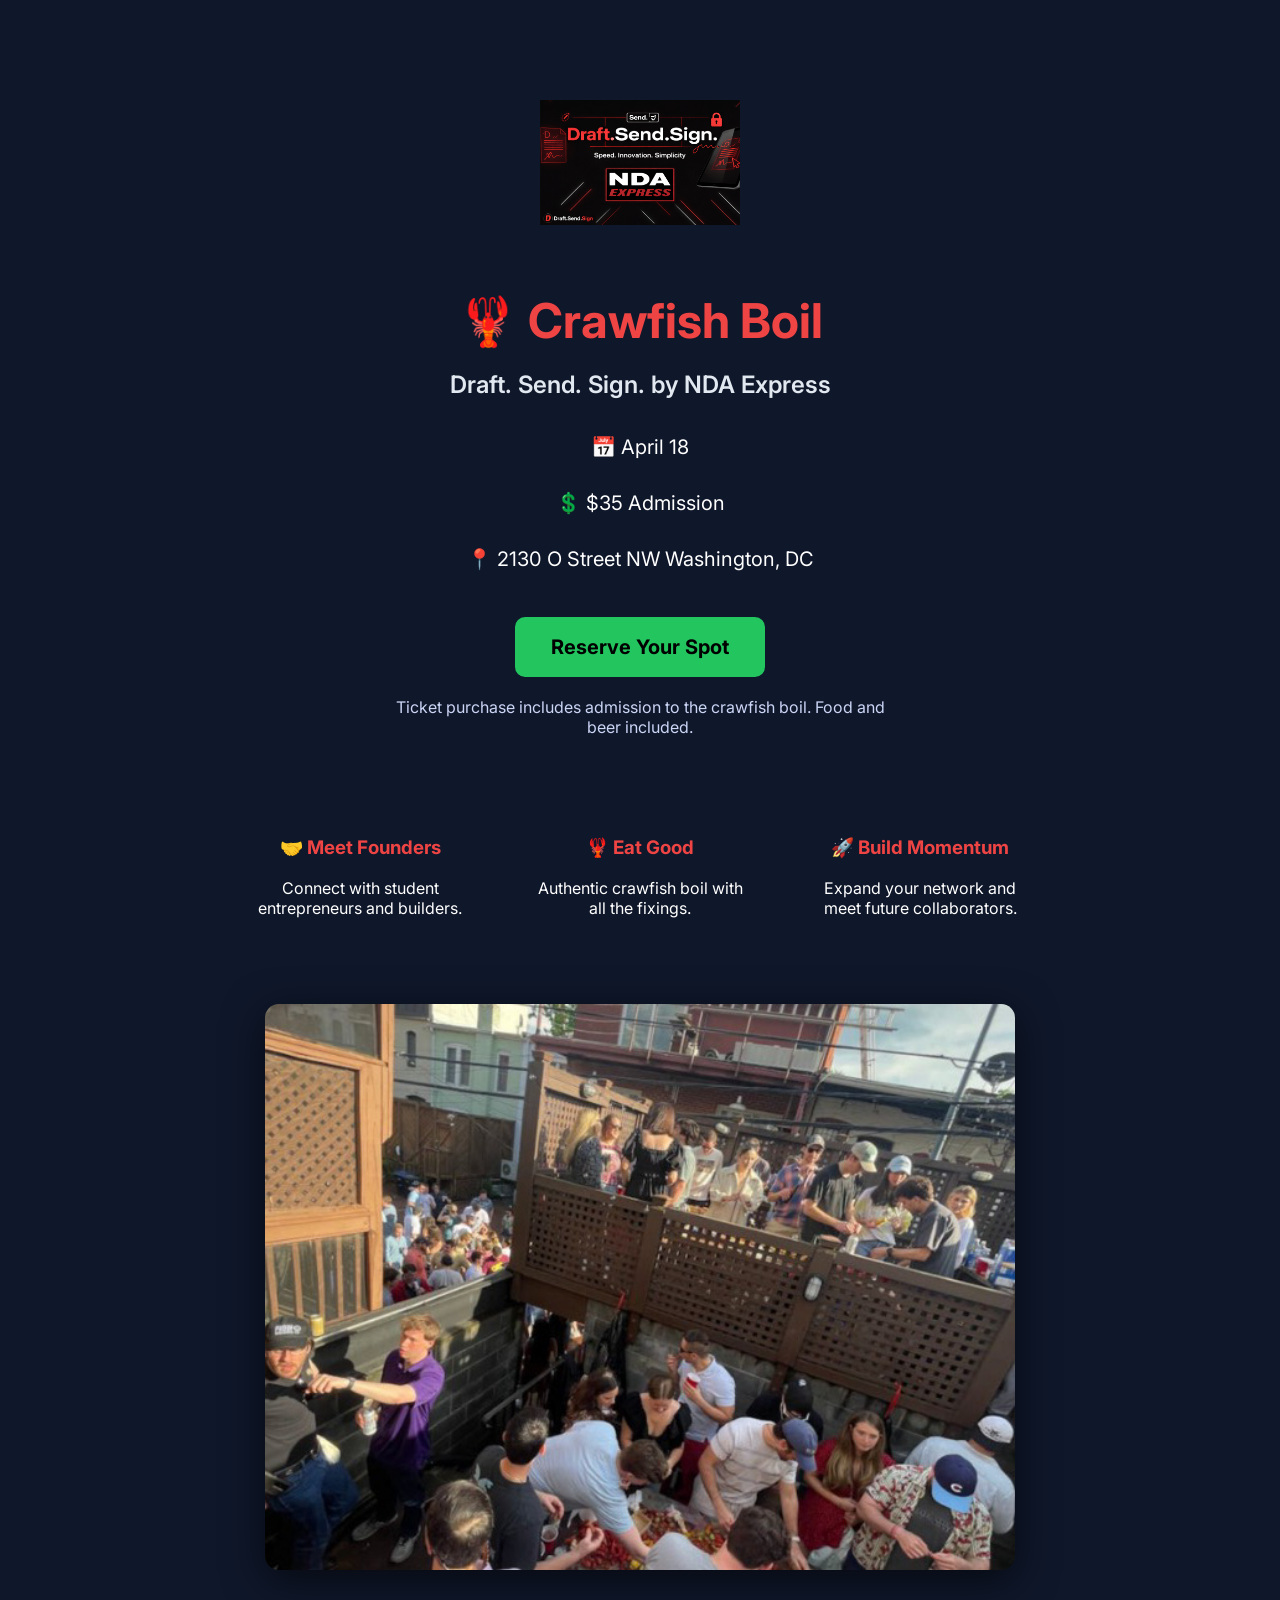
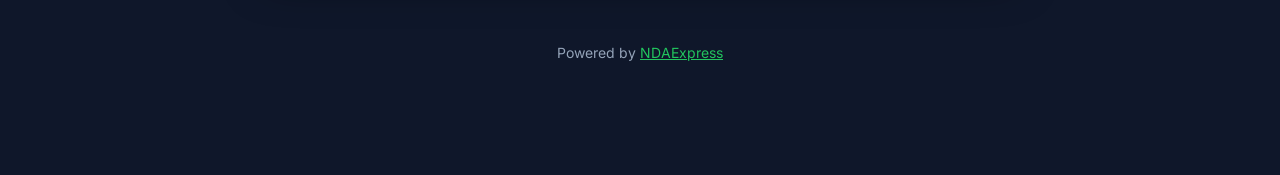
==== crawfish-boil/index.html @ 5eaea6e3 "Create index.html" ====
<!DOCTYPE html>
<html>
<head>

<title>Crawfish Boil | Draft Send Sign</title>

<meta name="viewport" content="width=device-width, initial-scale=1">

<link href="https://fonts.googleapis.com/css2?family=Inter:wght@400;600;700&display=swap" rel="stylesheet">

<style>

body{
margin:0;
font-family:'Inter', sans-serif;
background:#0f172a;
color:white;
text-align:center;
}

.hero{
padding:100px 20px;
animation:fadeIn 1.2s ease;
}

.logo{
width:200px;
margin-bottom:30px;
}

h1{
font-size:48px;
color:#ef4444;
margin-bottom:10px;
}

h2{
color:#e2e8f0;
font-weight:600;
margin-bottom:30px;
}

.event-info{
font-size:20px;
line-height:1.8;
margin-bottom:40px;
}

.button{
display:inline-block;
background:#22c55e;
color:black;
padding:18px 36px;
border-radius:10px;
font-weight:bold;
font-size:20px;
text-decoration:none;
transition:0.2s;
}

.button:hover{
background:#16a34a;
transform:translateY(-2px);
}

.ticket-note{
margin-top:20px;
color:#cbd5f5;
max-width:500px;
margin-left:auto;
margin-right:auto;
}

.features{
margin-top:80px;
display:flex;
justify-content:center;
gap:60px;
flex-wrap:wrap;
}

.feature{
max-width:220px;
}

.feature h3{
color:#ef4444;
}

.photo{
margin-top:70px;
width:85%;
max-width:750px;
border-radius:14px;
box-shadow:0px 10px 40px rgba(0,0,0,0.6);
}

.footer{
margin-top:70px;
color:#94a3b8;
font-size:14px;
}

@keyframes fadeIn{
from{
opacity:0;
transform:translateY(20px);
}
to{
opacity:1;
transform:translateY(0);
}
}

</style>

</head>

<body>

<div class="hero">

<img src="../assets/DSSLogo.png" class="logo">

<h1>🦞 Crawfish Boil</h1>

<h2>Draft. Send. Sign. by NDA Express</h2>

<div class="event-info">

<p>📅 April 18</p>
<p>💲 $35 Admission</p>
<p>📍 2130 O Street NW Washington, DC</p>

</div>

<a href="https://buy.stripe.com/4gMaEXbsf7zy0WQeNv2go01" class="button">
Reserve Your Spot
</a>

<p class="ticket-note">
Ticket purchase includes admission to the crawfish boil.  
Food and beer included.
</p>

<div class="features">

<div class="feature">
<h3>🤝 Meet Founders</h3>
<p>Connect with student entrepreneurs and builders.</p>
</div>

<div class="feature">
<h3>🦞 Eat Good</h3>
<p>Authentic crawfish boil with all the fixings.</p>
</div>

<div class="feature">
<h3>🚀 Build Momentum</h3>
<p>Expand your network and meet future collaborators.</p>
</div>

</div>

<img src="../assets/Boil25.jpg" class="photo">

<div class="footer">

<p>
Powered by <a href="https://ndaexpress.com" style="color:#22c55e">NDAExpress</a>
</p>

</div>

</div>

</body>
</html>
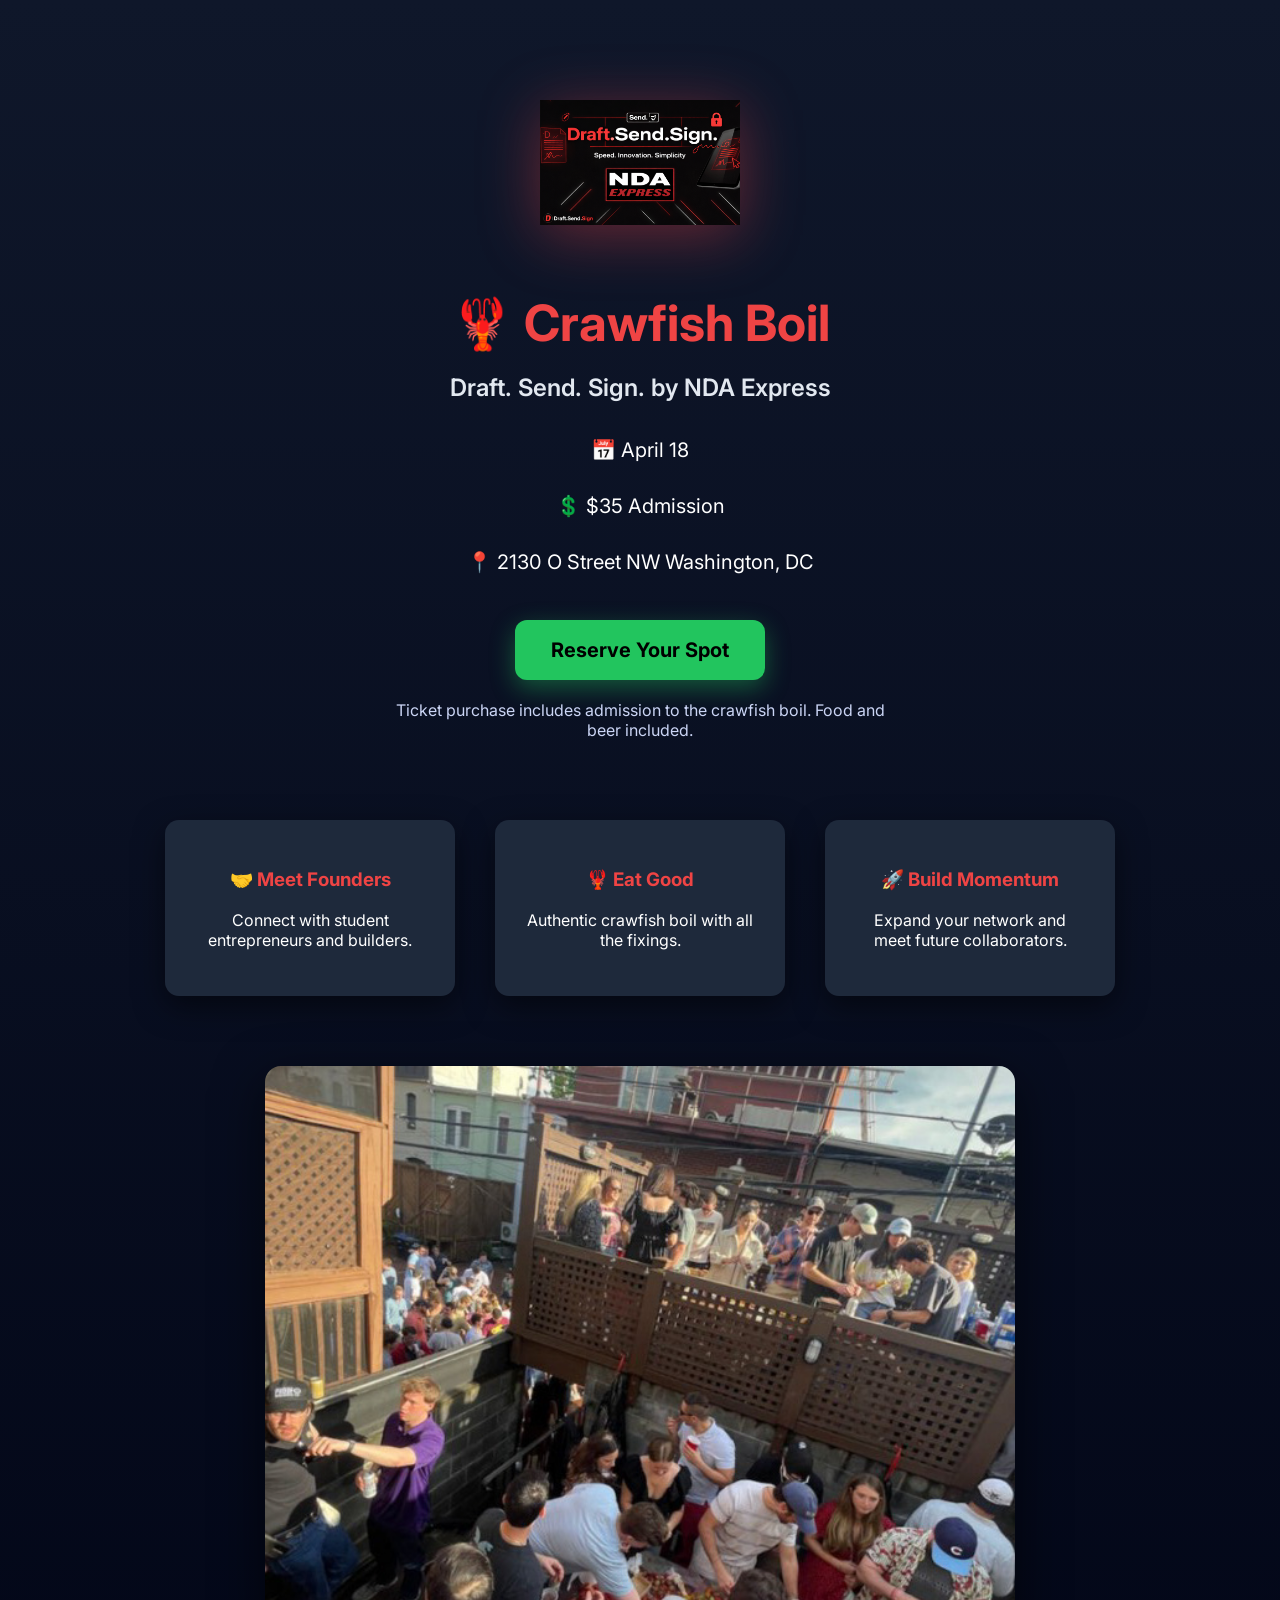
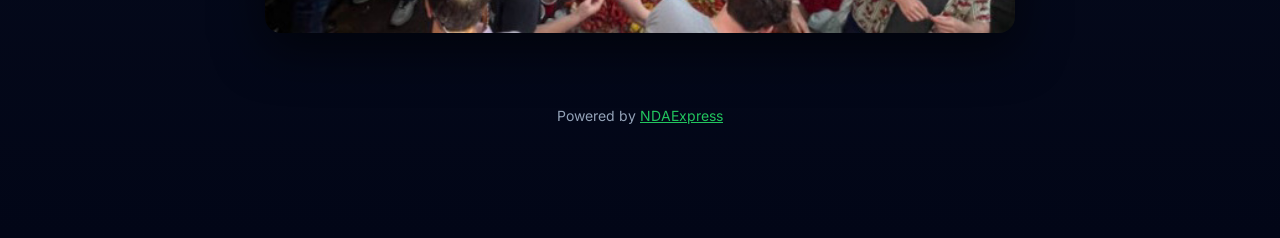
==== commit de71378c: "Update index.html" ====
--- a/crawfish-boil/index.html
+++ b/crawfish-boil/index.html
@@ -13,7 +13,7 @@
 body{
 margin:0;
 font-family:'Inter', sans-serif;
-background:#0f172a;
+background:linear-gradient(180deg,#0f172a,#020617);
 color:white;
 text-align:center;
 }
@@ -26,10 +26,11 @@
 .logo{
 width:200px;
 margin-bottom:30px;
+filter:drop-shadow(0px 10px 30px rgba(239,68,68,0.4));
 }
 
 h1{
-font-size:48px;
+font-size:50px;
 color:#ef4444;
 margin-bottom:10px;
 }
@@ -51,16 +52,18 @@
 background:#22c55e;
 color:black;
 padding:18px 36px;
-border-radius:10px;
+border-radius:12px;
 font-weight:bold;
 font-size:20px;
 text-decoration:none;
-transition:0.2s;
+transition:all .2s ease;
+box-shadow:0px 8px 25px rgba(34,197,94,0.4);
 }
 
 .button:hover{
 background:#16a34a;
-transform:translateY(-2px);
+transform:translateY(-3px);
+box-shadow:0px 12px 35px rgba(34,197,94,0.6);
 }
 
 .ticket-note{
@@ -75,12 +78,21 @@
 margin-top:80px;
 display:flex;
 justify-content:center;
-gap:60px;
+gap:40px;
 flex-wrap:wrap;
 }
 
 .feature{
-max-width:220px;
+background:#1e293b;
+padding:30px;
+border-radius:14px;
+width:230px;
+box-shadow:0px 10px 30px rgba(0,0,0,0.5);
+transition:.2s;
+}
+
+.feature:hover{
+transform:translateY(-6px);
 }
 
 .feature h3{
@@ -91,8 +103,8 @@
 margin-top:70px;
 width:85%;
 max-width:750px;
-border-radius:14px;
-box-shadow:0px 10px 40px rgba(0,0,0,0.6);
+border-radius:16px;
+box-shadow:0px 15px 50px rgba(0,0,0,0.6);
 }
 
 .footer{
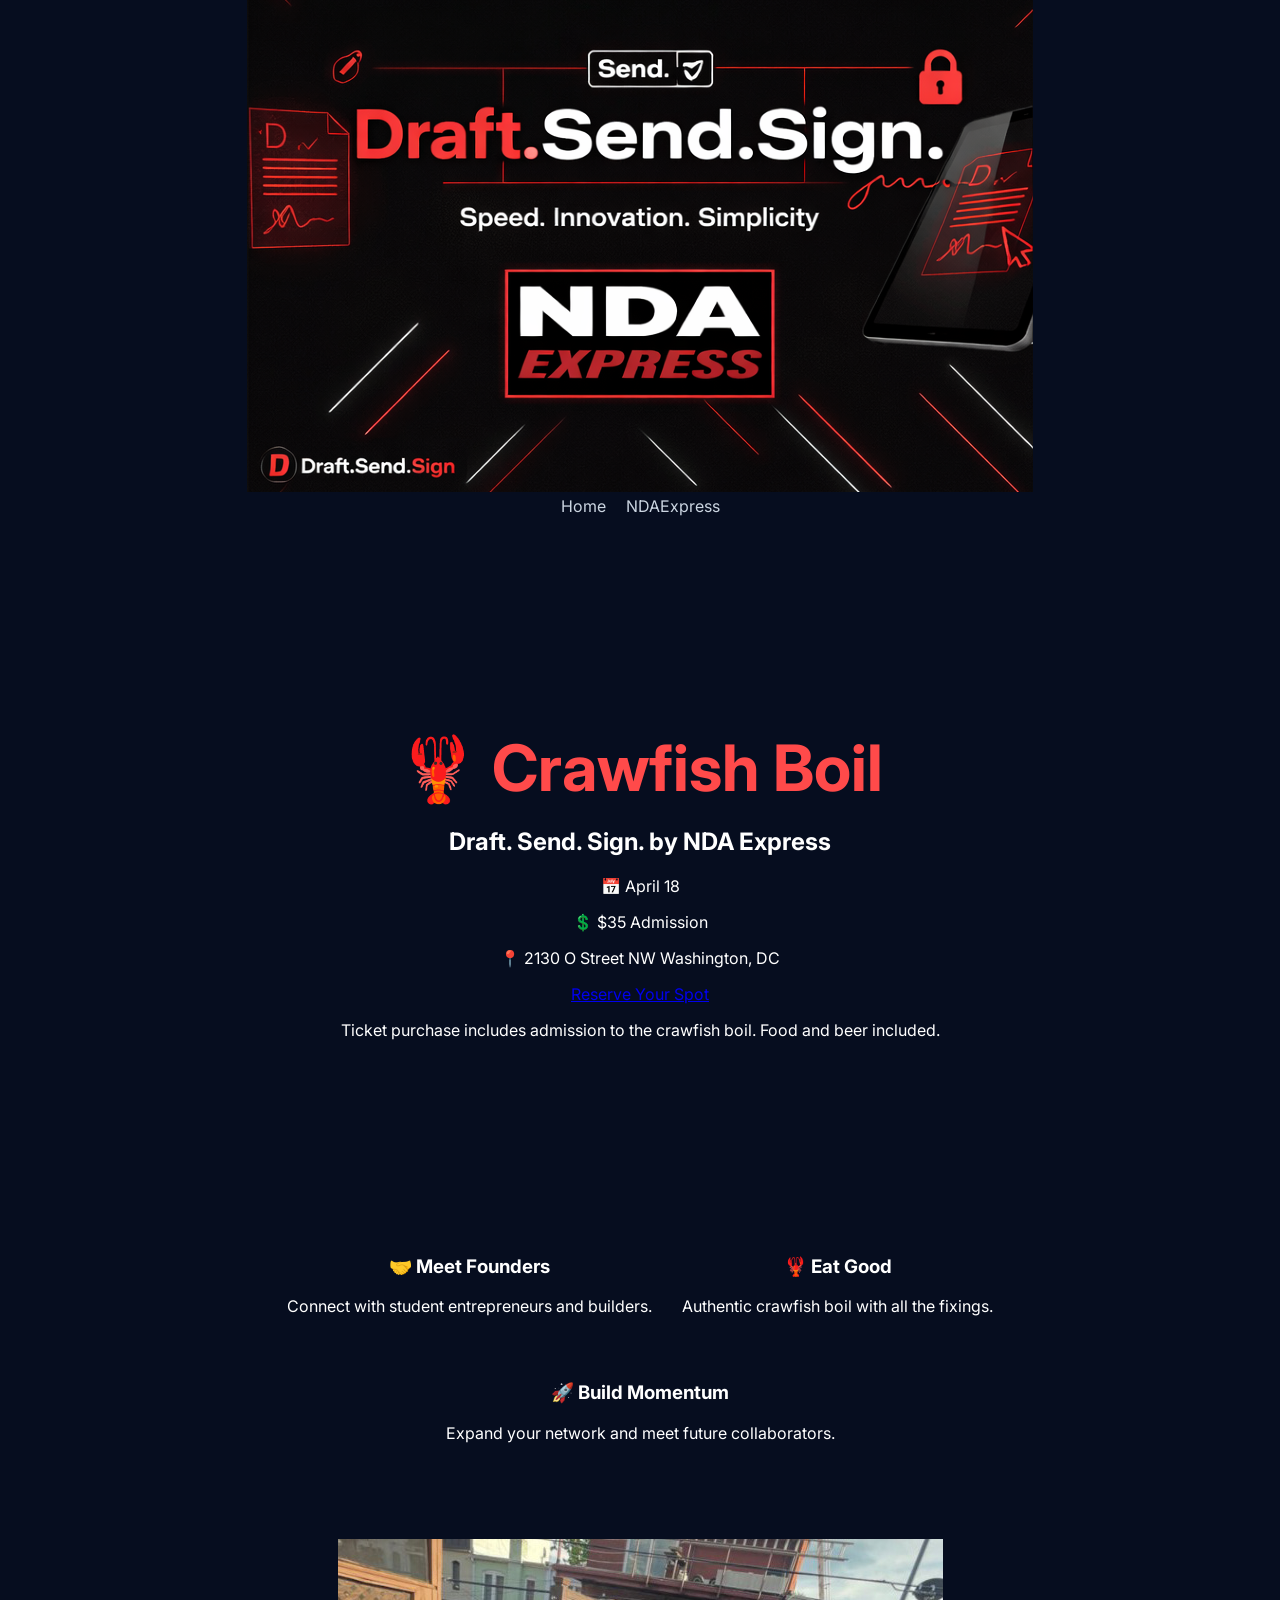
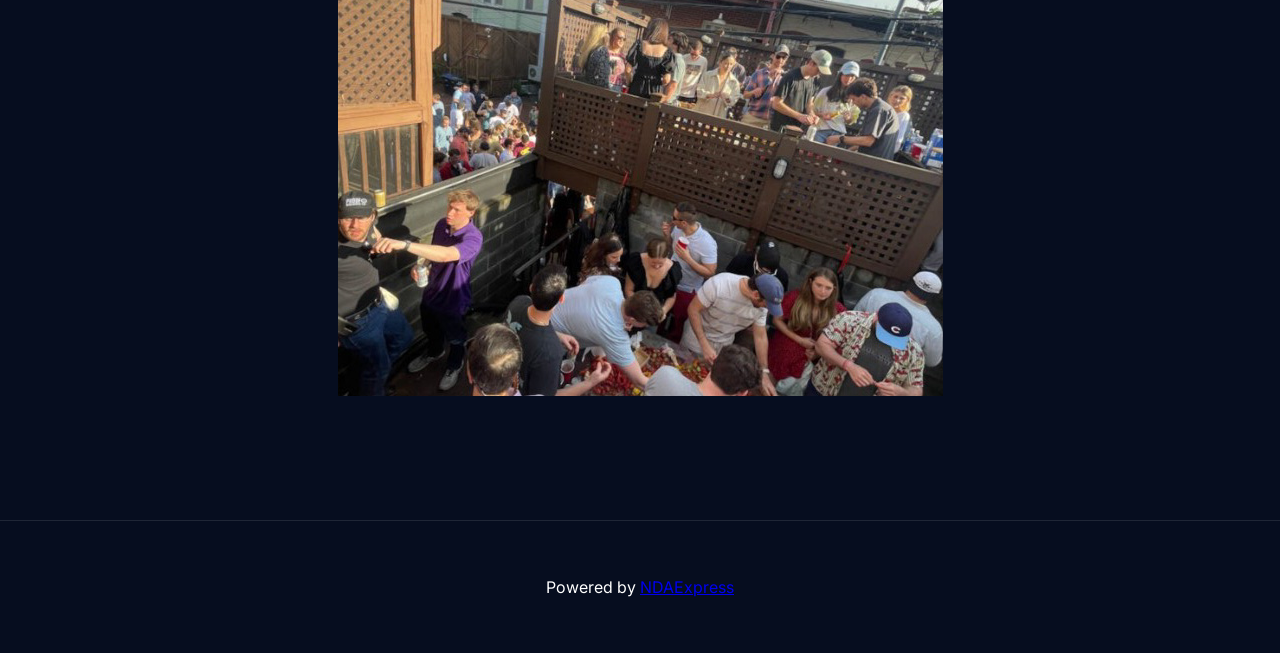
==== commit f9bddb58: "Update index.html" ====
--- a/crawfish-boil/index.html
+++ b/crawfish-boil/index.html
@@ -1,142 +1,36 @@
 <!DOCTYPE html>
 <html>
+
 <head>
 
 <title>Crawfish Boil | Draft Send Sign</title>
 
 <meta name="viewport" content="width=device-width, initial-scale=1">
 
+<link rel="stylesheet" href="../styles.css">
+
 <link href="https://fonts.googleapis.com/css2?family=Inter:wght@400;600;700&display=swap" rel="stylesheet">
-
-<style>
-
-body{
-margin:0;
-font-family:'Inter', sans-serif;
-background:linear-gradient(180deg,#0f172a,#020617);
-color:white;
-text-align:center;
-}
-
-.hero{
-padding:100px 20px;
-animation:fadeIn 1.2s ease;
-}
-
-.logo{
-width:200px;
-margin-bottom:30px;
-filter:drop-shadow(0px 10px 30px rgba(239,68,68,0.4));
-}
-
-h1{
-font-size:50px;
-color:#ef4444;
-margin-bottom:10px;
-}
-
-h2{
-color:#e2e8f0;
-font-weight:600;
-margin-bottom:30px;
-}
-
-.event-info{
-font-size:20px;
-line-height:1.8;
-margin-bottom:40px;
-}
-
-.button{
-display:inline-block;
-background:#22c55e;
-color:black;
-padding:18px 36px;
-border-radius:12px;
-font-weight:bold;
-font-size:20px;
-text-decoration:none;
-transition:all .2s ease;
-box-shadow:0px 8px 25px rgba(34,197,94,0.4);
-}
-
-.button:hover{
-background:#16a34a;
-transform:translateY(-3px);
-box-shadow:0px 12px 35px rgba(34,197,94,0.6);
-}
-
-.ticket-note{
-margin-top:20px;
-color:#cbd5f5;
-max-width:500px;
-margin-left:auto;
-margin-right:auto;
-}
-
-.features{
-margin-top:80px;
-display:flex;
-justify-content:center;
-gap:40px;
-flex-wrap:wrap;
-}
-
-.feature{
-background:#1e293b;
-padding:30px;
-border-radius:14px;
-width:230px;
-box-shadow:0px 10px 30px rgba(0,0,0,0.5);
-transition:.2s;
-}
-
-.feature:hover{
-transform:translateY(-6px);
-}
-
-.feature h3{
-color:#ef4444;
-}
-
-.photo{
-margin-top:70px;
-width:85%;
-max-width:750px;
-border-radius:16px;
-box-shadow:0px 15px 50px rgba(0,0,0,0.6);
-}
-
-.footer{
-margin-top:70px;
-color:#94a3b8;
-font-size:14px;
-}
-
-@keyframes fadeIn{
-from{
-opacity:0;
-transform:translateY(20px);
-}
-to{
-opacity:1;
-transform:translateY(0);
-}
-}
-
-</style>
 
 </head>
 
 <body>
 
-<div class="hero">
+<nav>
 
-<img src="../assets/DSSLogo.png" class="logo">
+<img src="../assets/DSSLogo.png" class="nav-logo">
 
-<h1>🦞 Crawfish Boil</h1>
+<div class="nav-links">
+<a href="/">Home</a>
+<a href="https://ndaexpress.com">NDAExpress</a>
+</div>
 
-<h2>Draft. Send. Sign. by NDA Express</h2>
+</nav>
+
+<section class="hero">
+
+<h1 class="event-title">🦞 Crawfish Boil</h1>
+
+<h2 class="event-subtitle">Draft. Send. Sign. by NDA Express</h2>
 
 <div class="event-info">
 
@@ -151,40 +45,43 @@
 </a>
 
 <p class="ticket-note">
-Ticket purchase includes admission to the crawfish boil.  
-Food and beer included.
+Ticket purchase includes admission to the crawfish boil. Food and beer included.
 </p>
 
-<div class="features">
+</section>
 
-<div class="feature">
+<section class="features">
+
+<div class="feature-card">
 <h3>🤝 Meet Founders</h3>
 <p>Connect with student entrepreneurs and builders.</p>
 </div>
 
-<div class="feature">
+<div class="feature-card">
 <h3>🦞 Eat Good</h3>
 <p>Authentic crawfish boil with all the fixings.</p>
 </div>
 
-<div class="feature">
+<div class="feature-card">
 <h3>🚀 Build Momentum</h3>
 <p>Expand your network and meet future collaborators.</p>
 </div>
 
-</div>
+</section>
 
-<img src="../assets/Boil25.jpg" class="photo">
+<section class="image-section">
 
-<div class="footer">
+<img src="../assets/Boil25.jpg" class="event-photo">
+
+</section>
+
+<footer>
 
 <p>
-Powered by <a href="https://ndaexpress.com" style="color:#22c55e">NDAExpress</a>
+Powered by <a href="https://ndaexpress.com">NDAExpress</a>
 </p>
 
-</div>
-
-</div>
+</footer>
 
 </body>
 </html>
--- a/styles.css
+++ b/styles.css
@@ -0,0 +1,266 @@
+body{
+margin:0;
+font-family:'Inter',sans-serif;
+background:#060d1f;
+color:white;
+text-align:center;
+}
+
+/* grid background */
+
+.grid-bg{
+position:fixed;
+top:0;
+left:0;
+width:100%;
+height:100%;
+background-image:
+linear-gradient(rgba(255,255,255,0.03) 1px, transparent 1px),
+linear-gradient(90deg, rgba(255,255,255,0.03) 1px, transparent 1px);
+background-size:60px 60px;
+z-index:-2;
+animation:gridMove 40s linear infinite;
+}
+
+@keyframes gridMove{
+0%{transform:translateY(0);}
+100%{transform:translateY(60px);}
+}
+
+/* navbar */
+
+.navbar{
+position:fixed;
+top:20px;
+left:0;
+right:0;
+display:flex;
+justify-content:center;
+z-index:1000;
+}
+
+.nav-inner{
+background:rgba(10,15,35,0.7);
+backdrop-filter:blur(10px);
+border:1px solid rgba(255,255,255,0.1);
+border-radius:14px;
+padding:12px 22px;
+display:flex;
+align-items:center;
+justify-content:space-between;
+width:90%;
+max-width:900px;
+}
+
+.nav-left{
+display:flex;
+align-items:center;
+gap:30px;
+}
+
+.nav-logo{
+font-weight:800;
+white-space:nowrap;
+}
+
+.nav-links a{
+text-decoration:none;
+color:#cbd5e1;
+margin:0 8px;
+}
+
+.nav-links a:hover{
+color:white;
+}
+
+/* icon */
+
+.nav-icon img{
+width:36px;
+border-radius:8px;
+}
+
+/* hero */
+
+.hero{
+padding:160px 20px 100px;
+max-width:900px;
+margin:auto;
+}
+
+.banner{
+width:100%;
+max-width:520px;
+margin:0 auto 30px auto;
+border-radius:16px;
+box-shadow:0 20px 60px rgba(0,0,0,0.5);
+}
+
+h1{
+font-size:64px;
+color:#ff4a4a;
+margin-bottom:10px;
+}
+
+.subtitle{
+font-size:22px;
+color:#cbd5e1;
+}
+
+.description{
+font-size:18px;
+color:#94a3b8;
+margin-bottom:40px;
+}
+
+.buttons{
+display:flex;
+justify-content:center;
+gap:20px;
+flex-wrap:wrap;
+}
+
+.primary{
+background:#22c55e;
+color:black;
+padding:16px 36px;
+border-radius:12px;
+font-weight:700;
+text-decoration:none;
+transition:all .25s;
+}
+
+.primary:hover{
+transform:translateY(-3px);
+}
+
+.secondary{
+background:#1e293b;
+padding:16px 36px;
+border-radius:12px;
+color:white;
+text-decoration:none;
+}
+
+.secondary:hover{
+background:#263449;
+}
+
+.coming{
+margin-top:25px;
+font-size:14px;
+letter-spacing:3px;
+color:#94a3b8;
+}
+
+/* event */
+
+.event{
+margin:30px 0;
+font-size:20px;
+color:#cbd5e1;
+}
+
+.note{
+margin-top:20px;
+font-size:14px;
+color:#94a3b8;
+}
+
+/* photo */
+
+.photo-section{
+max-width:1000px;
+margin:auto;
+margin-top:40px;
+}
+
+.photo{
+width:100%;
+border-radius:16px;
+box-shadow:0 20px 60px rgba(0,0,0,0.5);
+}
+
+/* features */
+
+.features{
+display:flex;
+justify-content:center;
+gap:30px;
+flex-wrap:wrap;
+max-width:1000px;
+margin:80px auto;
+}
+
+.feature{
+background:#1e293b;
+padding:35px;
+border-radius:16px;
+width:260px;
+transition:all .25s;
+}
+
+.feature:hover{
+transform:translateY(-5px);
+background:#263449;
+}
+
+.feature h3{
+color:#ff4a4a;
+}
+
+/* footer */
+
+footer{
+margin-top:120px;
+padding:40px 20px;
+border-top:1px solid rgba(255,255,255,0.1);
+}
+
+.footer-logo{
+width:220px;
+margin-bottom:10px;
+opacity:.9;
+}
+
+/* sticky button */
+
+.sticky-cta{
+position:fixed;
+bottom:30px;
+right:30px;
+background:#22c55e;
+color:black;
+padding:16px 26px;
+border-radius:12px;
+font-weight:700;
+text-decoration:none;
+box-shadow:0 10px 30px rgba(0,0,0,.5);
+}
+
+/* mobile */
+
+@media (max-width:700px){
+
+.nav-links{
+display:none;
+}
+
+h1{
+font-size:42px;
+}
+
+.subtitle{
+font-size:18px;
+}
+
+.banner{
+max-width:100%;
+}
+
+.nav-logo{
+font-size:16px;
+white-space:nowrap;
+}
+
+}
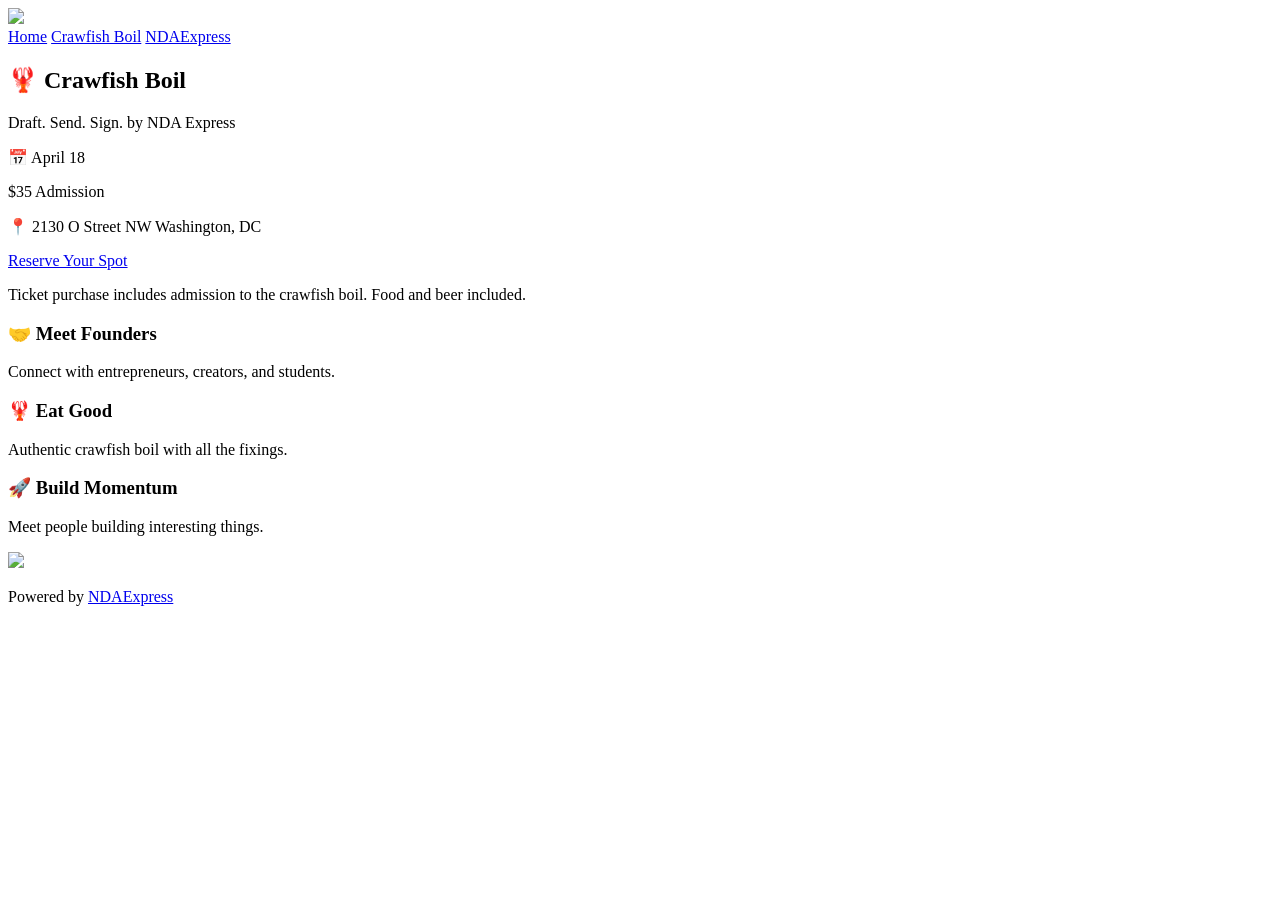
==== commit b5cde3b5: "Update index.html" ====
--- a/crawfish-boil/index.html
+++ b/crawfish-boil/index.html
@@ -3,11 +3,11 @@
 
 <head>
 
-<title>Crawfish Boil | Draft Send Sign</title>
+<title>Crawfish Boil</title>
 
 <meta name="viewport" content="width=device-width, initial-scale=1">
 
-<link rel="stylesheet" href="../styles.css">
+<link rel="stylesheet" href="styles.css">
 
 <link href="https://fonts.googleapis.com/css2?family=Inter:wght@400;600;700&display=swap" rel="stylesheet">
 
@@ -17,30 +17,40 @@
 
 <nav>
 
-<img src="../assets/DSSLogo.png" class="nav-logo">
+<div class="nav-left">
+<img src="assets/icon.png" class="nav-icon">
+</div>
 
 <div class="nav-links">
 <a href="/">Home</a>
+<a href="/crawfish-boil">Crawfish Boil</a>
 <a href="https://ndaexpress.com">NDAExpress</a>
 </div>
 
 </nav>
 
+
+
 <section class="hero">
 
 <h1 class="event-title">🦞 Crawfish Boil</h1>
 
-<h2 class="event-subtitle">Draft. Send. Sign. by NDA Express</h2>
+<p class="event-subtitle">
+Draft. Send. Sign. by NDA Express
+</p>
 
 <div class="event-info">
 
 <p>📅 April 18</p>
-<p>💲 $35 Admission</p>
+
+<p>$35 Admission</p>
+
 <p>📍 2130 O Street NW Washington, DC</p>
 
 </div>
 
-<a href="https://buy.stripe.com/4gMaEXbsf7zy0WQeNv2go01" class="button">
+
+<a href="https://buy.stripe.com/4gMaEXbsf7zy0WQeNv2go01" class="button animated">
 Reserve Your Spot
 </a>
 
@@ -50,11 +60,13 @@
 
 </section>
 
+
+
 <section class="features">
 
 <div class="feature-card">
 <h3>🤝 Meet Founders</h3>
-<p>Connect with student entrepreneurs and builders.</p>
+<p>Connect with entrepreneurs, creators, and students.</p>
 </div>
 
 <div class="feature-card">
@@ -64,16 +76,20 @@
 
 <div class="feature-card">
 <h3>🚀 Build Momentum</h3>
-<p>Expand your network and meet future collaborators.</p>
+<p>Meet people building interesting things.</p>
 </div>
 
 </section>
 
+
+
 <section class="image-section">
 
-<img src="../assets/Boil25.jpg" class="event-photo">
+<img src="assets/Boil25.jpg" class="event-photo">
 
 </section>
+
+
 
 <footer>
 
@@ -84,4 +100,5 @@
 </footer>
 
 </body>
+
 </html>
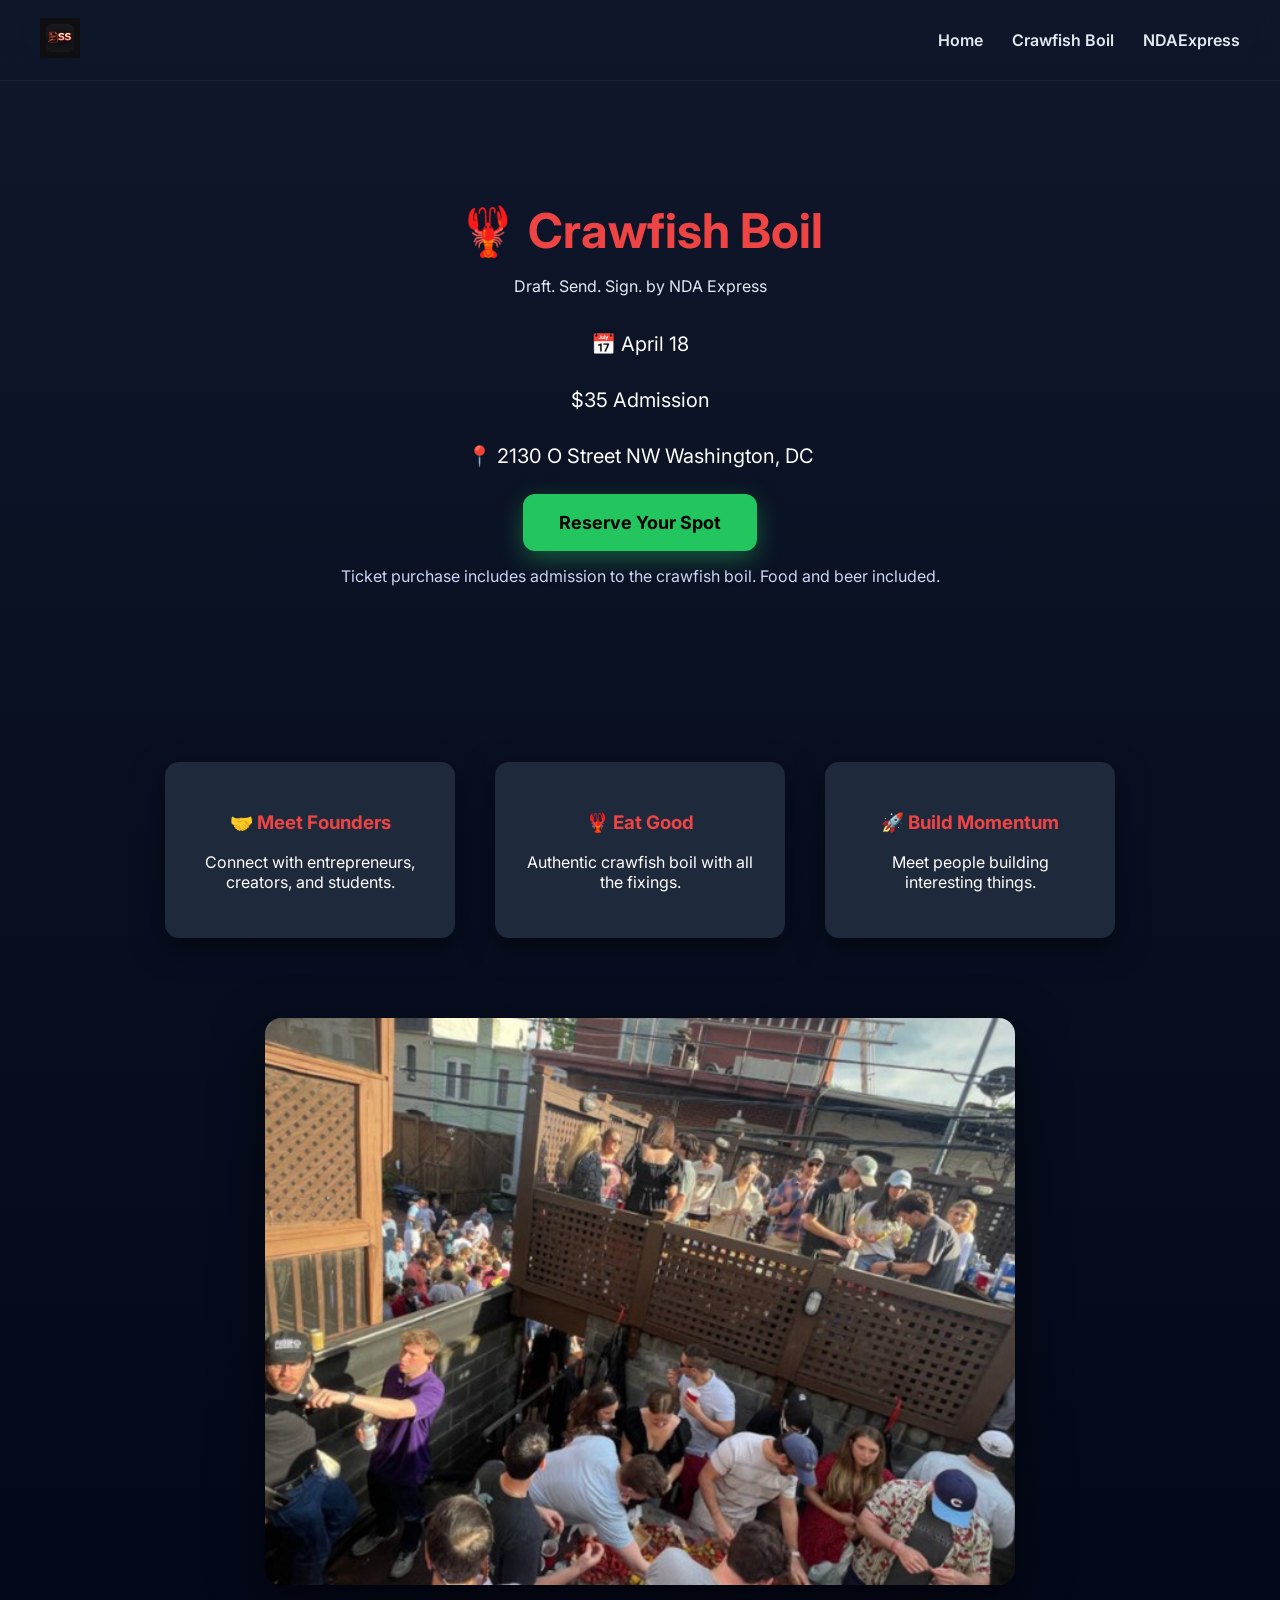
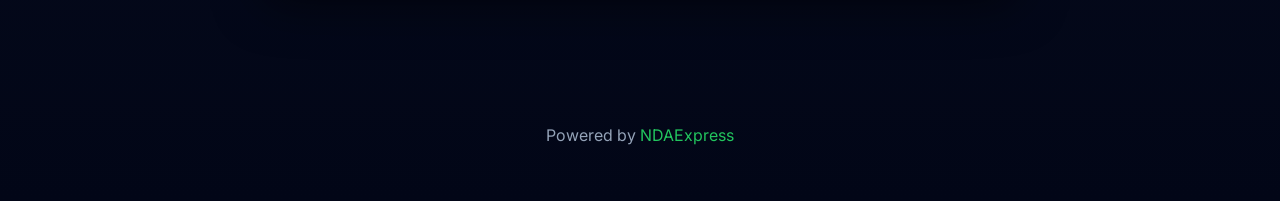
==== commit b5e50216: "Update index.html" ====
--- a/crawfish-boil/index.html
+++ b/crawfish-boil/index.html
@@ -3,11 +3,11 @@
 
 <head>
 
-<title>Crawfish Boil</title>
+<title>Crawfish Boil | Draft Send Sign</title>
 
 <meta name="viewport" content="width=device-width, initial-scale=1">
 
-<link rel="stylesheet" href="styles.css">
+<link rel="stylesheet" href="../styles.css">
 
 <link href="https://fonts.googleapis.com/css2?family=Inter:wght@400;600;700&display=swap" rel="stylesheet">
 
@@ -18,7 +18,7 @@
 <nav>
 
 <div class="nav-left">
-<img src="assets/icon.png" class="nav-icon">
+<img src="../assets/icon.png" class="nav-icon">
 </div>
 
 <div class="nav-links">
@@ -28,7 +28,6 @@
 </div>
 
 </nav>
-
 
 
 <section class="hero">
@@ -85,7 +84,7 @@
 
 <section class="image-section">
 
-<img src="assets/Boil25.jpg" class="event-photo">
+<img src="../assets/Boil25.jpg" class="event-photo">
 
 </section>
 
@@ -99,6 +98,7 @@
 
 </footer>
 
+
 </body>
 
 </html>
--- a/styles.css
+++ b/styles.css
@@ -0,0 +1,324 @@
+body{
+
+margin:0;
+font-family:'Inter', sans-serif;
+background:linear-gradient(180deg,#0f172a,#020617);
+color:white;
+text-align:center;
+
+}
+
+
+/* GLASS NAVBAR */
+
+nav{
+
+display:flex;
+justify-content:space-between;
+align-items:center;
+padding:18px 40px;
+background:rgba(15,23,42,.65);
+backdrop-filter:blur(12px);
+border-bottom:1px solid rgba(255,255,255,.05);
+position:sticky;
+top:0;
+z-index:1000;
+
+}
+
+
+.nav-icon{
+
+width:40px;
+
+}
+
+
+.nav-links a{
+
+margin-left:25px;
+color:#e2e8f0;
+text-decoration:none;
+font-weight:600;
+
+}
+
+.nav-links a:hover{
+
+color:#22c55e;
+
+}
+
+
+
+/* BANNER */
+
+.banner{
+
+position:relative;
+padding:60px 20px;
+
+}
+
+
+.banner-glow{
+
+position:absolute;
+top:50%;
+left:50%;
+transform:translate(-50%,-50%);
+width:600px;
+height:200px;
+background:radial-gradient(circle,#ef4444 0%,transparent 70%);
+filter:blur(80px);
+opacity:.45;
+
+}
+
+
+.banner-image{
+
+width:90%;
+max-width:850px;
+border-radius:14px;
+position:relative;
+z-index:2;
+box-shadow:0px 20px 60px rgba(0,0,0,.6);
+
+}
+
+
+
+/* HERO */
+
+.hero{
+
+padding:80px 20px;
+
+}
+
+h1{
+
+font-size:56px;
+margin-bottom:10px;
+
+}
+
+
+.tagline{
+
+font-size:22px;
+color:#cbd5f5;
+margin-bottom:25px;
+
+}
+
+.coming{
+
+color:#22c55e;
+font-size:26px;
+font-weight:600;
+margin-bottom:40px;
+
+}
+
+
+
+/* BUTTON */
+
+.button{
+
+display:inline-block;
+background:#22c55e;
+color:black;
+padding:18px 36px;
+border-radius:12px;
+font-weight:bold;
+font-size:18px;
+text-decoration:none;
+box-shadow:0px 8px 25px rgba(34,197,94,.4);
+
+}
+
+
+/* ANIMATED CTA */
+
+.animated{
+
+animation:pulse 2.5s infinite;
+
+}
+
+
+@keyframes pulse{
+
+0%{transform:scale(1)}
+50%{transform:scale(1.05)}
+100%{transform:scale(1)}
+
+}
+
+
+
+/* WAITLIST */
+
+.waitlist{
+
+margin-top:60px;
+
+}
+
+.waitlist input{
+
+padding:14px;
+border-radius:8px;
+border:none;
+width:240px;
+margin-right:10px;
+
+}
+
+.waitlist button{
+
+padding:14px 20px;
+border:none;
+background:#ef4444;
+color:white;
+border-radius:8px;
+font-weight:bold;
+cursor:pointer;
+
+}
+
+
+
+/* EVENT PAGE */
+
+.event-title{
+
+font-size:48px;
+color:#ef4444;
+
+}
+
+.event-subtitle{
+
+color:#e2e8f0;
+margin-bottom:30px;
+
+}
+
+.event-info{
+
+font-size:20px;
+line-height:1.8;
+
+}
+
+.ticket-note{
+
+margin-top:15px;
+color:#cbd5f5;
+
+}
+
+
+
+/* FEATURES */
+
+.features{
+
+display:flex;
+justify-content:center;
+gap:40px;
+flex-wrap:wrap;
+padding:80px 20px;
+
+}
+
+.feature-card{
+
+background:#1e293b;
+padding:30px;
+border-radius:14px;
+width:230px;
+box-shadow:0px 10px 30px rgba(0,0,0,.5);
+transition:.2s;
+
+}
+
+.feature-card:hover{
+
+transform:translateY(-6px);
+
+}
+
+.feature-card h3{
+
+color:#ef4444;
+
+}
+
+
+
+/* IMAGE */
+
+.image-section{
+
+padding-bottom:80px;
+
+}
+
+.event-photo{
+
+width:85%;
+max-width:750px;
+border-radius:16px;
+box-shadow:0px 15px 50px rgba(0,0,0,.6);
+
+}
+
+
+
+/* FOOTER */
+
+footer{
+
+padding:40px;
+color:#94a3b8;
+
+}
+
+footer a{
+
+color:#22c55e;
+text-decoration:none;
+
+}
+
+
+
+/* MOBILE */
+
+@media (max-width:700px){
+
+h1{
+
+font-size:40px;
+
+}
+
+.nav-links a{
+
+margin-left:15px;
+font-size:14px;
+
+}
+
+.waitlist input{
+
+width:180px;
+
+}
+
+}
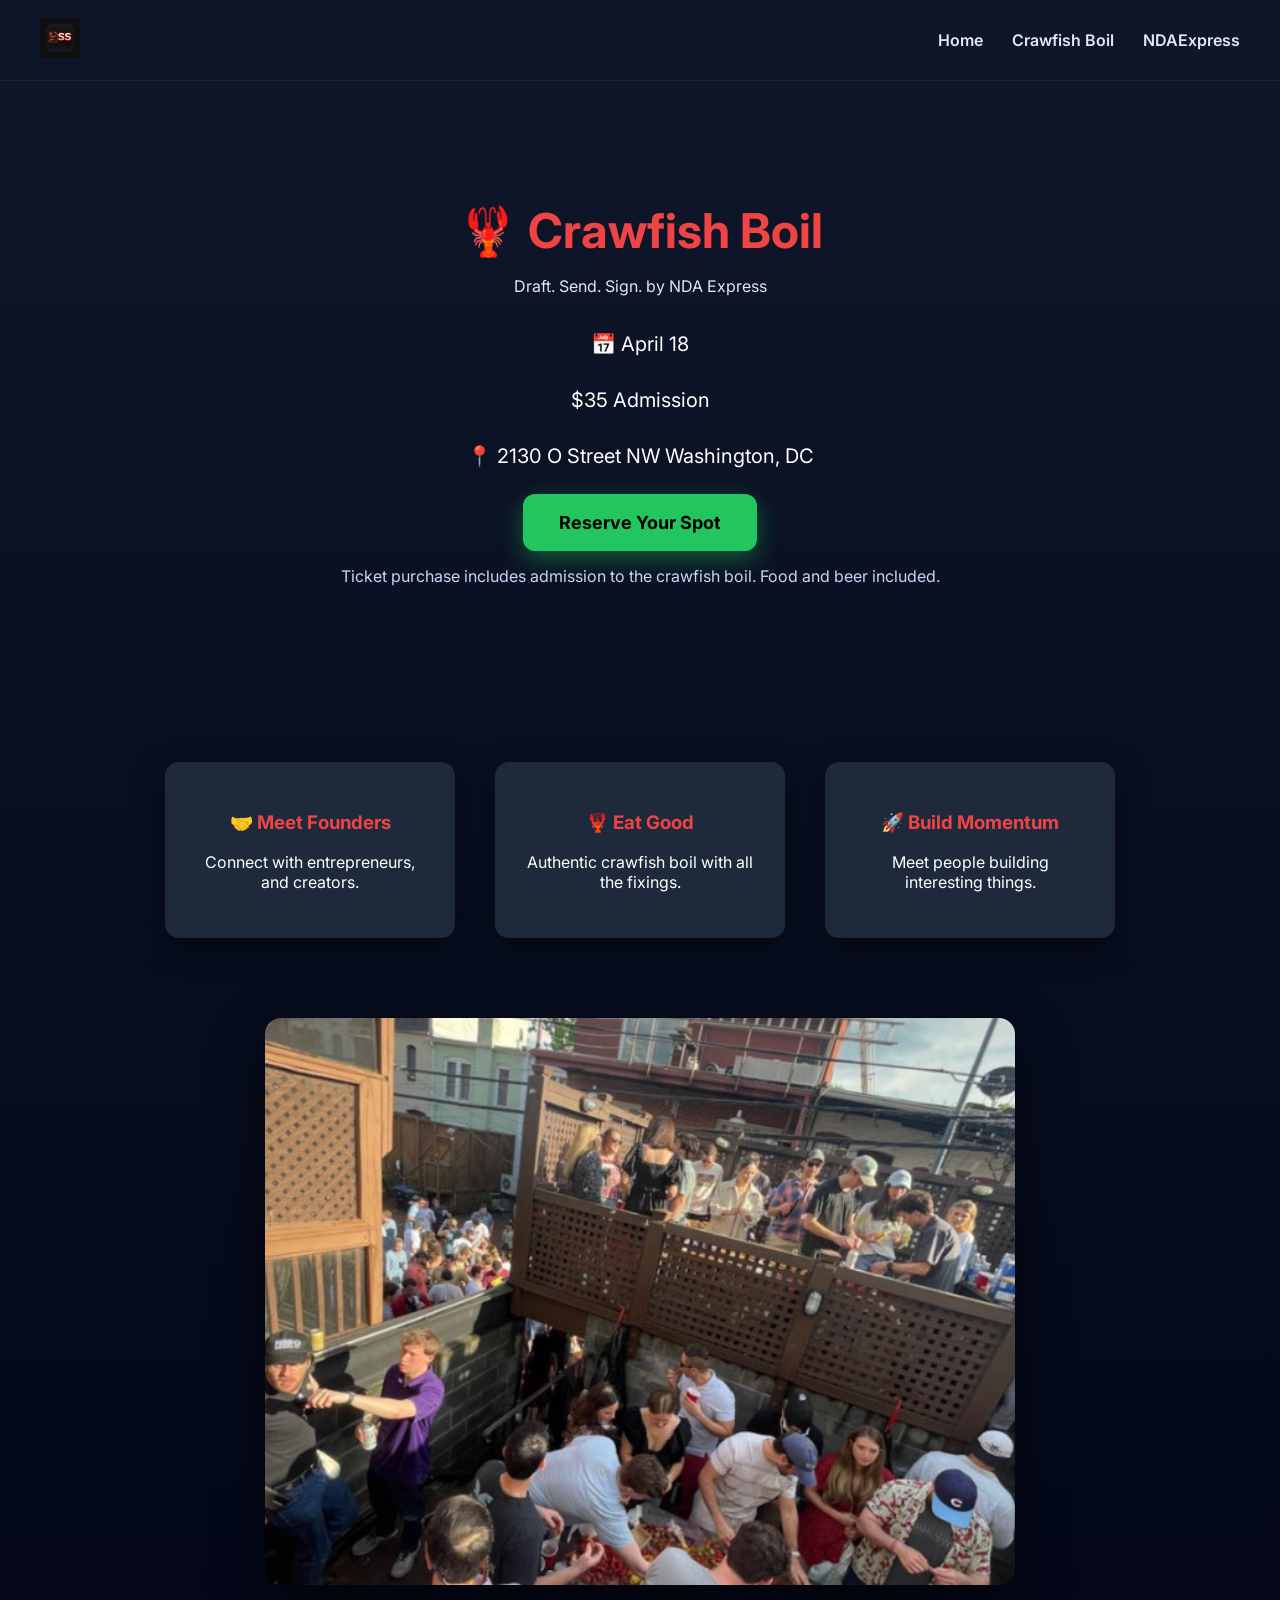
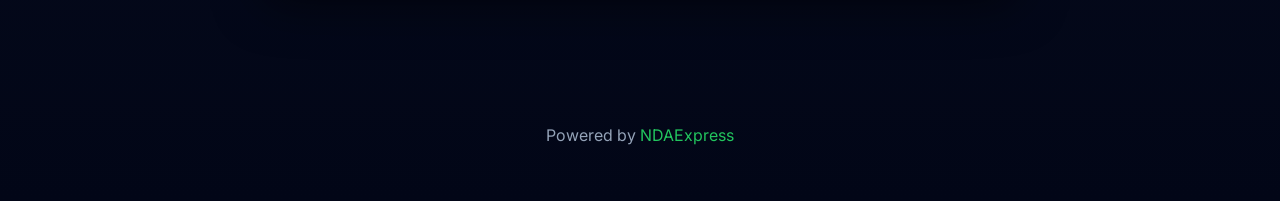
==== commit 11064743: "Update index.html" ====
--- a/crawfish-boil/index.html
+++ b/crawfish-boil/index.html
@@ -65,7 +65,7 @@
 
 <div class="feature-card">
 <h3>🤝 Meet Founders</h3>
-<p>Connect with entrepreneurs, creators, and students.</p>
+<p>Connect with entrepreneurs, and creators.</p>
 </div>
 
 <div class="feature-card">
--- a/styles.css
+++ b/styles.css
@@ -321,4 +321,50 @@
 
 }
 
+}
+
+/* MOBILE OPTIMIZATION */
+
+@media (max-width:700px){
+
+nav{
+padding:14px 20px;
+}
+
+.nav-links a{
+margin-left:14px;
+font-size:14px;
+}
+
+.hero{
+padding:60px 20px;
+}
+
+.event-title{
+font-size:36px;
+}
+
+.event-info{
+font-size:18px;
+}
+
+.button{
+padding:16px 28px;
+font-size:16px;
+}
+
+.features{
+gap:20px;
+padding:60px 20px;
+}
+
+.feature-card{
+width:90%;
+max-width:320px;
+}
+
+.event-photo{
+width:92%;
+}
+
 }
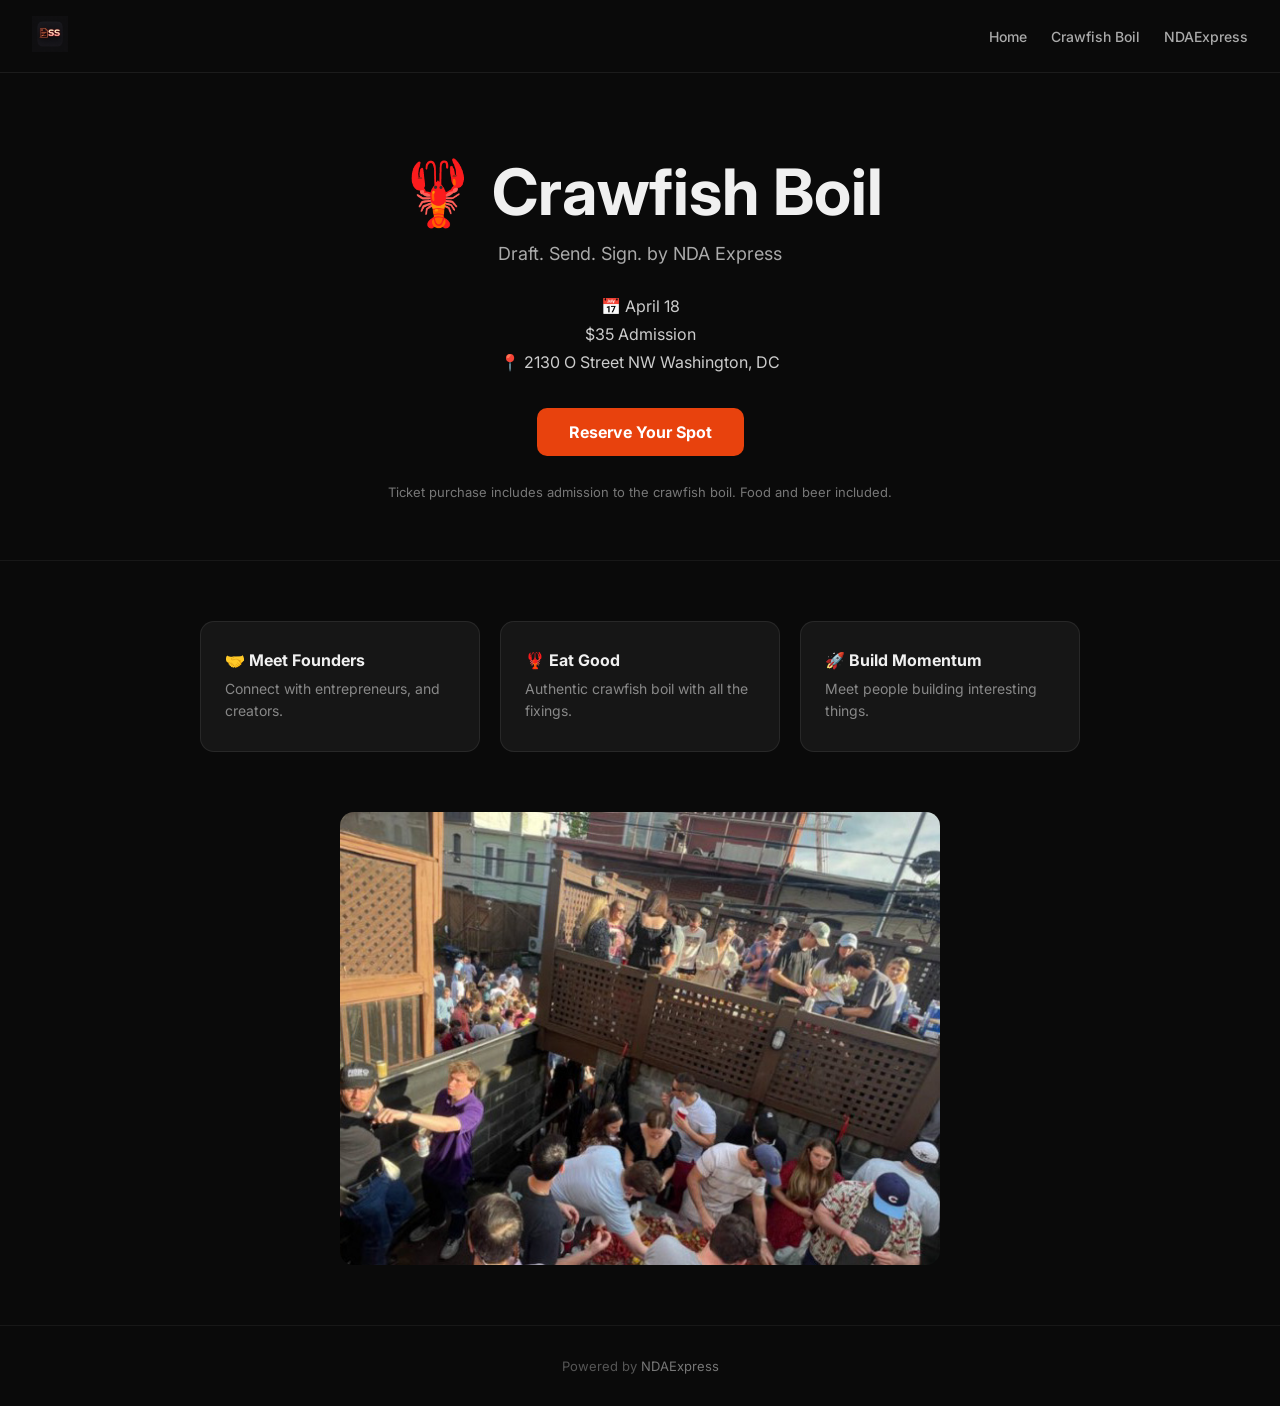
==== commit d140b250: "Fix crawfish boil page - use its own stylesheet" ====
--- a/crawfish-boil/index.html
+++ b/crawfish-boil/index.html
@@ -7,7 +7,7 @@
 
 <meta name="viewport" content="width=device-width, initial-scale=1">
 
-<link rel="stylesheet" href="../styles.css">
+<link rel="stylesheet" href="styles.css">
 
 <link href="https://fonts.googleapis.com/css2?family=Inter:wght@400;600;700&display=swap" rel="stylesheet">
 
--- a/crawfish-boil/styles.css
+++ b/crawfish-boil/styles.css
@@ -0,0 +1,109 @@
+*, *::before, *::after { box-sizing: border-box; margin: 0; padding: 0; }
+
+body {
+  background: #0a0a0a;
+  color: #f0f0f0;
+  font-family: 'Inter', sans-serif;
+  -webkit-font-smoothing: antialiased;
+}
+
+nav {
+  display: flex;
+  align-items: center;
+  justify-content: space-between;
+  padding: 16px 32px;
+  border-bottom: 1px solid rgba(255,255,255,0.08);
+  background: rgba(10,10,10,0.9);
+  position: sticky;
+  top: 0;
+  z-index: 100;
+}
+.nav-icon { height: 36px; width: auto; }
+.nav-links { display: flex; gap: 24px; }
+.nav-links a { color: #aaa; text-decoration: none; font-size: 14px; font-weight: 500; transition: color 0.2s; }
+.nav-links a:hover { color: #fff; }
+
+.hero {
+  text-align: center;
+  padding: 80px 24px 60px;
+}
+.event-title {
+  font-size: clamp(36px, 6vw, 64px);
+  font-weight: 700;
+  margin-bottom: 12px;
+}
+.event-subtitle {
+  font-size: 18px;
+  color: #aaa;
+  margin-bottom: 32px;
+}
+.event-info {
+  display: flex;
+  flex-direction: column;
+  gap: 8px;
+  margin-bottom: 36px;
+}
+.event-info p { font-size: 16px; color: #ccc; }
+
+.button {
+  display: inline-block;
+  background: #e8420d;
+  color: #fff;
+  padding: 14px 32px;
+  border-radius: 10px;
+  font-size: 16px;
+  font-weight: 700;
+  text-decoration: none;
+  transition: background 0.2s, transform 0.15s;
+  margin-bottom: 20px;
+}
+.button:hover { background: #c8340a; transform: translateY(-1px); }
+.animated { animation: pulse 2.5s infinite; }
+@keyframes pulse {
+  0%, 100% { box-shadow: 0 0 0 0 rgba(232,66,13,0.4); }
+  50% { box-shadow: 0 0 0 12px rgba(232,66,13,0); }
+}
+
+.ticket-note { font-size: 13px; color: #777; margin-top: 8px; }
+
+.features {
+  display: flex;
+  gap: 20px;
+  justify-content: center;
+  flex-wrap: wrap;
+  padding: 60px 24px;
+  border-top: 1px solid rgba(255,255,255,0.06);
+}
+.feature-card {
+  background: #161616;
+  border: 1px solid rgba(255,255,255,0.08);
+  border-radius: 14px;
+  padding: 28px 24px;
+  max-width: 280px;
+  flex: 1;
+  min-width: 200px;
+}
+.feature-card h3 { font-size: 16px; font-weight: 700; margin-bottom: 8px; }
+.feature-card p { font-size: 14px; color: #888; line-height: 1.6; }
+
+.image-section {
+  padding: 0 24px 60px;
+  display: flex;
+  justify-content: center;
+}
+.event-photo {
+  width: 100%;
+  max-width: 600px;
+  border-radius: 14px;
+  object-fit: cover;
+}
+
+footer {
+  text-align: center;
+  padding: 32px 24px;
+  border-top: 1px solid rgba(255,255,255,0.06);
+  font-size: 13px;
+  color: #555;
+}
+footer a { color: #777; text-decoration: none; }
+footer a:hover { color: #aaa; }
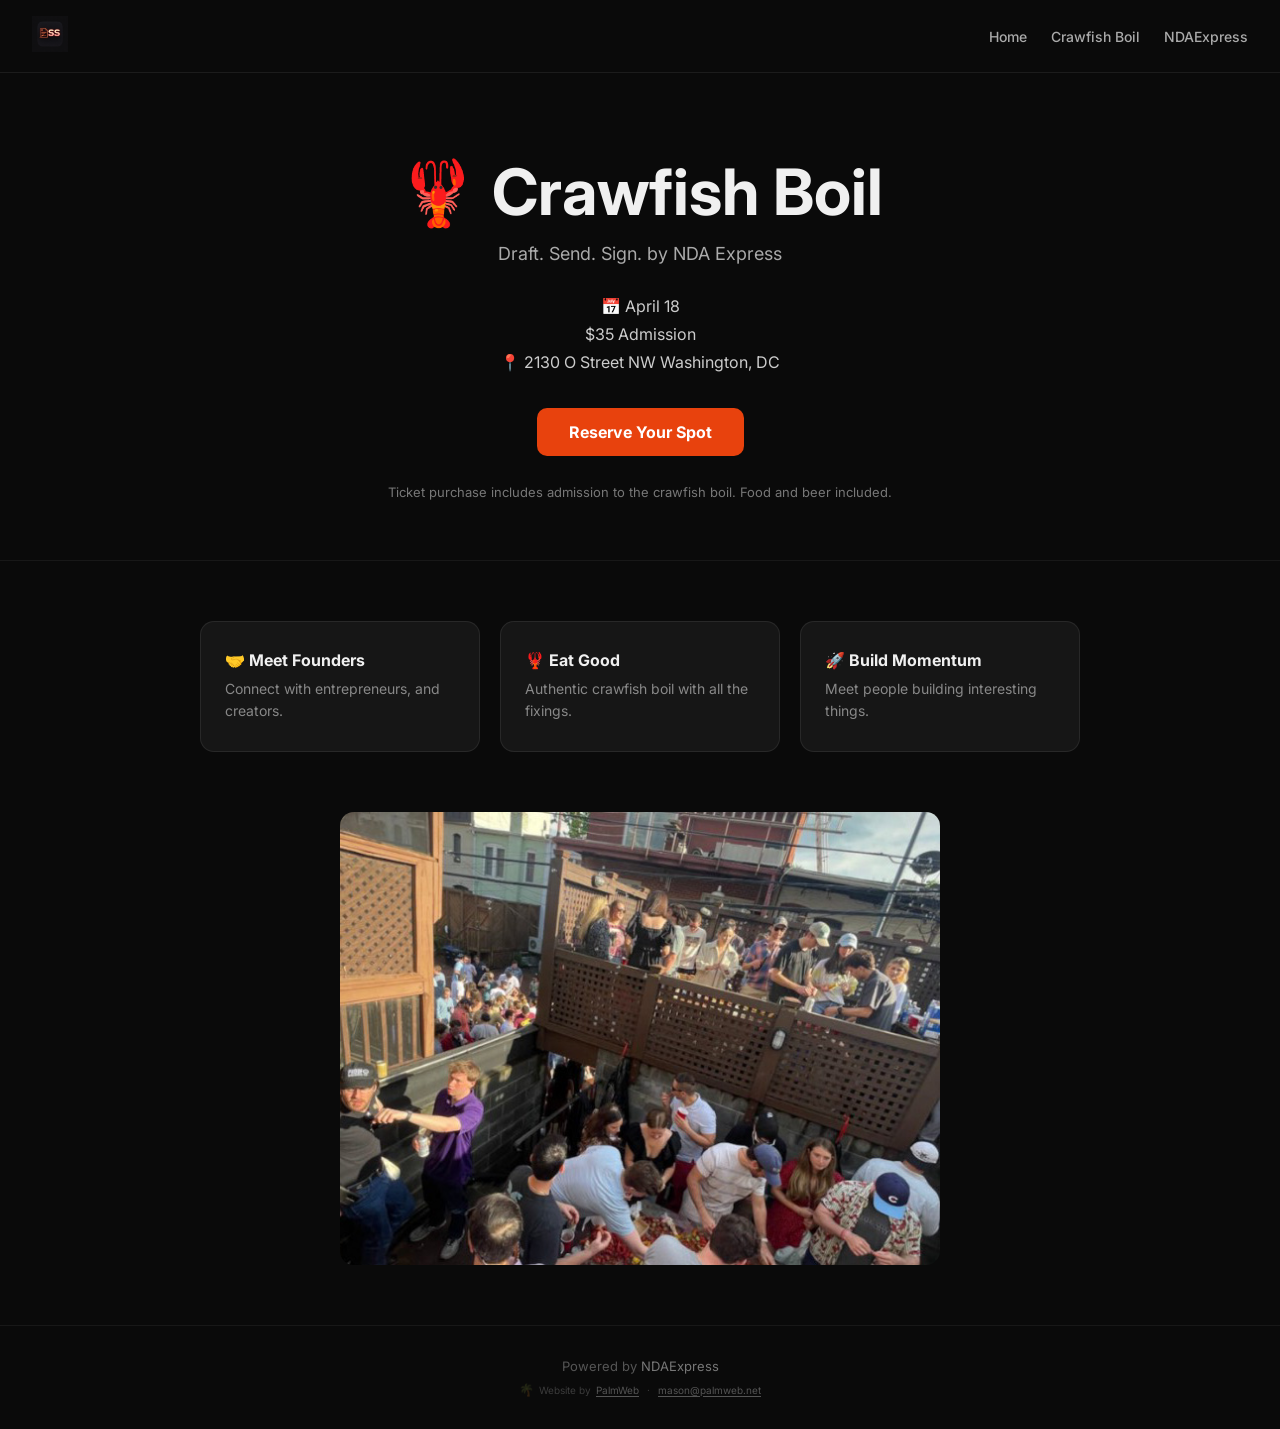
==== commit bb9edb5c: "Add PalmWeb attribution footer to all pages" ====
--- a/crawfish-boil/index.html
+++ b/crawfish-boil/index.html
@@ -95,6 +95,12 @@
 <p>
 Powered by <a href="https://ndaexpress.com">NDAExpress</a>
 </p>
+<p style="font-size:10px;color:rgba(255,255,255,.2);margin-top:8px;display:flex;align-items:center;justify-content:center;gap:5px;">
+  <span style="font-size:12px;">🌴</span>
+  Website by <a href="https://palmweb.net" target="_blank" rel="noopener noreferrer" style="color:rgba(255,255,255,.3);text-decoration:underline;text-underline-offset:2px;">PalmWeb</a>
+  &nbsp;&middot;&nbsp;
+  <a href="mailto:mason@palmweb.net" style="color:rgba(255,255,255,.3);text-decoration:underline;text-underline-offset:2px;">mason@palmweb.net</a>
+</p>
 
 </footer>
 
